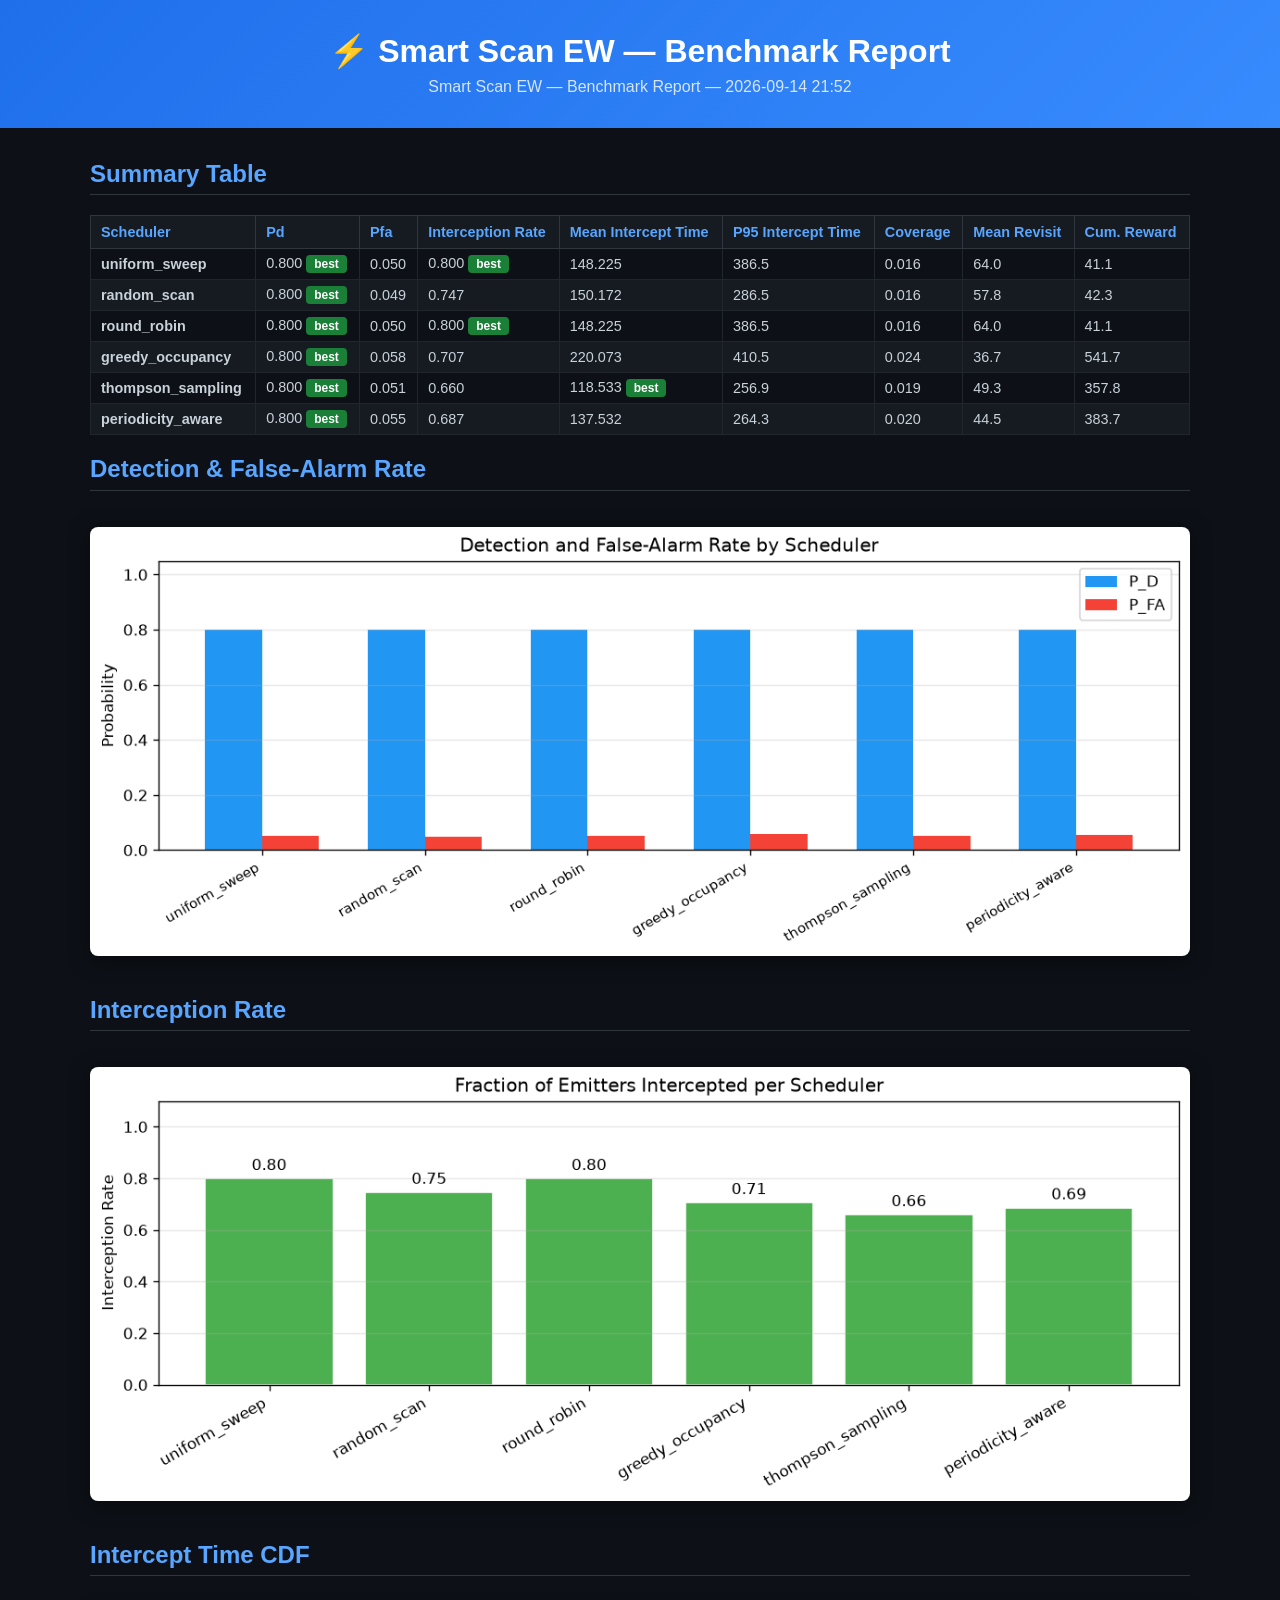
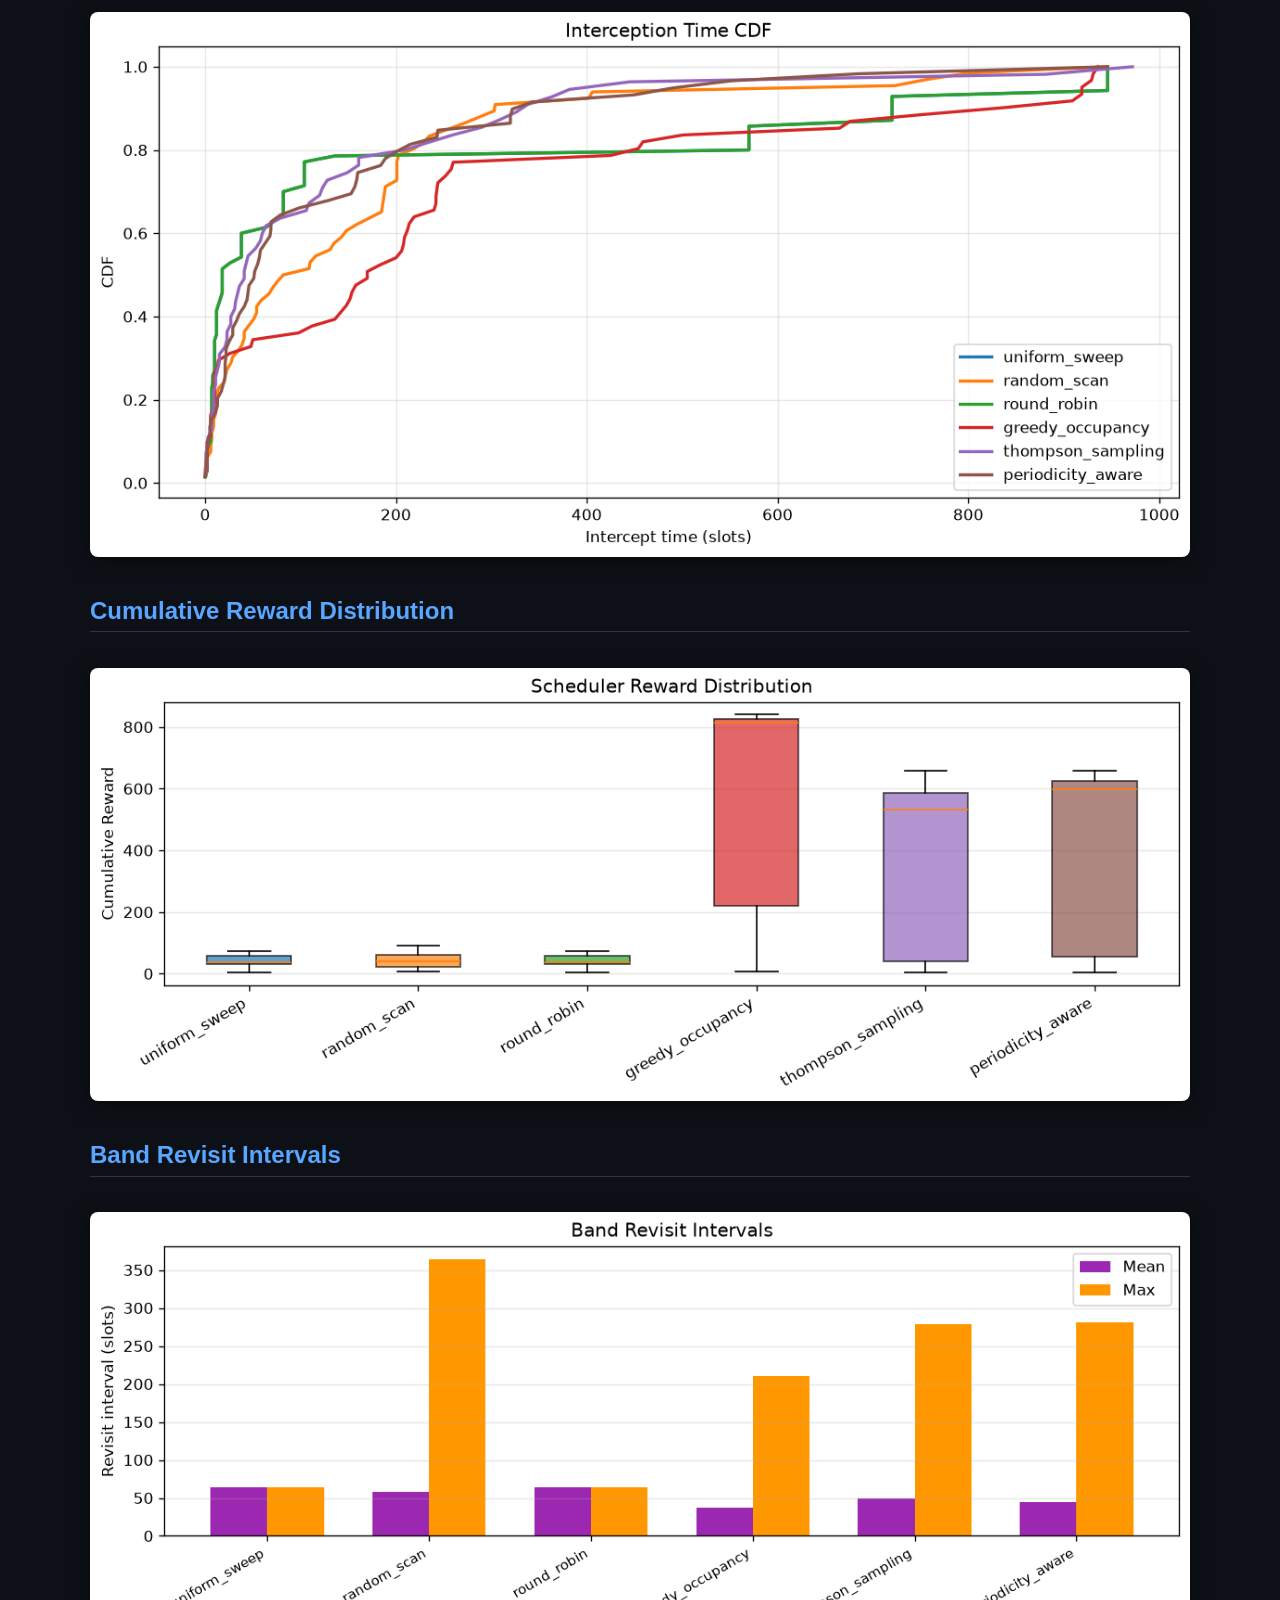
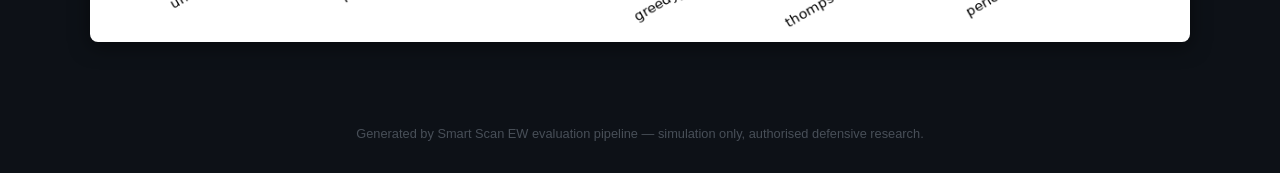
==== artifacts/reports/benchmark.html @ fceb0c56 "Add files via upload" ====
<!DOCTYPE html>
<html lang="en">
<head>
<meta charset="UTF-8">
<meta name="viewport" content="width=device-width, initial-scale=1.0">
<title>Smart Scan EW — Benchmark Report</title>
<style>
  body { font-family: -apple-system, BlinkMacSystemFont, 'Segoe UI', sans-serif;
         background: #0d1117; color: #c9d1d9; margin: 0; padding: 0; }
  header { background: linear-gradient(135deg,#1f6feb,#388bfd);
            padding: 2rem; text-align: center; }
  header h1 { margin: 0; font-size: 2rem; color: #fff; }
  header p  { margin: 0.5rem 0 0; color: rgba(255,255,255,0.8); }
  section  { max-width: 1100px; margin: 2rem auto; padding: 0 1rem; }
  h2 { border-bottom: 1px solid #30363d; padding-bottom: 0.4rem; color: #58a6ff; }
  table { width: 100%; border-collapse: collapse; font-size: 0.9rem; margin: 1rem 0; }
  th { background: #161b22; color: #58a6ff; padding: 8px 10px; text-align: left;
        border: 1px solid #30363d; }
  td { padding: 6px 10px; border: 1px solid #21262d; }
  tr:nth-child(even) { background: #161b22; }
  img { max-width: 100%; border-radius: 8px; margin: 1rem 0;
         box-shadow: 0 4px 20px rgba(0,0,0,0.5); }
  .badge { display: inline-block; padding: 2px 8px; border-radius: 4px;
            font-size: 0.75rem; font-weight: 600; }
  .best { background: #1a7f37; color: #fff; }
  footer { text-align: center; color: #484f58; padding: 2rem; font-size: 0.8rem; }
</style>
</head>
<body>
<header>
  <h1>⚡ Smart Scan EW — Benchmark Report</h1>
  <p>Smart Scan EW — Benchmark Report — 2026-09-14 21:52</p>
</header>
<section>
  <h2>Summary Table</h2>
  <table><thead><tr><th>Scheduler</th><th>Pd</th><th>Pfa</th><th>Interception Rate</th><th>Mean Intercept Time</th><th>P95 Intercept Time</th><th>Coverage</th><th>Mean Revisit</th><th>Cum. Reward</th></tr></thead><tbody><tr><td><strong>uniform_sweep</strong></td><td>0.800 <span class="badge best">best</span></td><td>0.050</td><td>0.800 <span class="badge best">best</span></td><td>148.225</td><td>386.5</td><td>0.016</td><td>64.0</td><td>41.1</td></tr>
<tr><td><strong>random_scan</strong></td><td>0.800 <span class="badge best">best</span></td><td>0.049</td><td>0.747</td><td>150.172</td><td>286.5</td><td>0.016</td><td>57.8</td><td>42.3</td></tr>
<tr><td><strong>round_robin</strong></td><td>0.800 <span class="badge best">best</span></td><td>0.050</td><td>0.800 <span class="badge best">best</span></td><td>148.225</td><td>386.5</td><td>0.016</td><td>64.0</td><td>41.1</td></tr>
<tr><td><strong>greedy_occupancy</strong></td><td>0.800 <span class="badge best">best</span></td><td>0.058</td><td>0.707</td><td>220.073</td><td>410.5</td><td>0.024</td><td>36.7</td><td>541.7</td></tr>
<tr><td><strong>thompson_sampling</strong></td><td>0.800 <span class="badge best">best</span></td><td>0.051</td><td>0.660</td><td>118.533 <span class="badge best">best</span></td><td>256.9</td><td>0.019</td><td>49.3</td><td>357.8</td></tr>
<tr><td><strong>periodicity_aware</strong></td><td>0.800 <span class="badge best">best</span></td><td>0.055</td><td>0.687</td><td>137.532</td><td>264.3</td><td>0.020</td><td>44.5</td><td>383.7</td></tr>
</tbody></table>
  <h2>Detection &amp; False-Alarm Rate</h2>
  <img src="[data-uri]" alt="P_D / P_FA chart">
  <h2>Interception Rate</h2>
  <img src="[data-uri]" alt="Interception rate chart">
  <h2>Intercept Time CDF</h2>
  <img src="[data-uri]" alt="Intercept time CDF">
  <h2>Cumulative Reward Distribution</h2>
  <img src="[data-uri]" alt="Reward boxplot">
  <h2>Band Revisit Intervals</h2>
  <img src="[data-uri]" alt="Revisit interval chart">
</section>
<footer>
  Generated by Smart Scan EW evaluation pipeline &mdash;
  simulation only, authorised defensive research.
</footer>
</body>
</html>
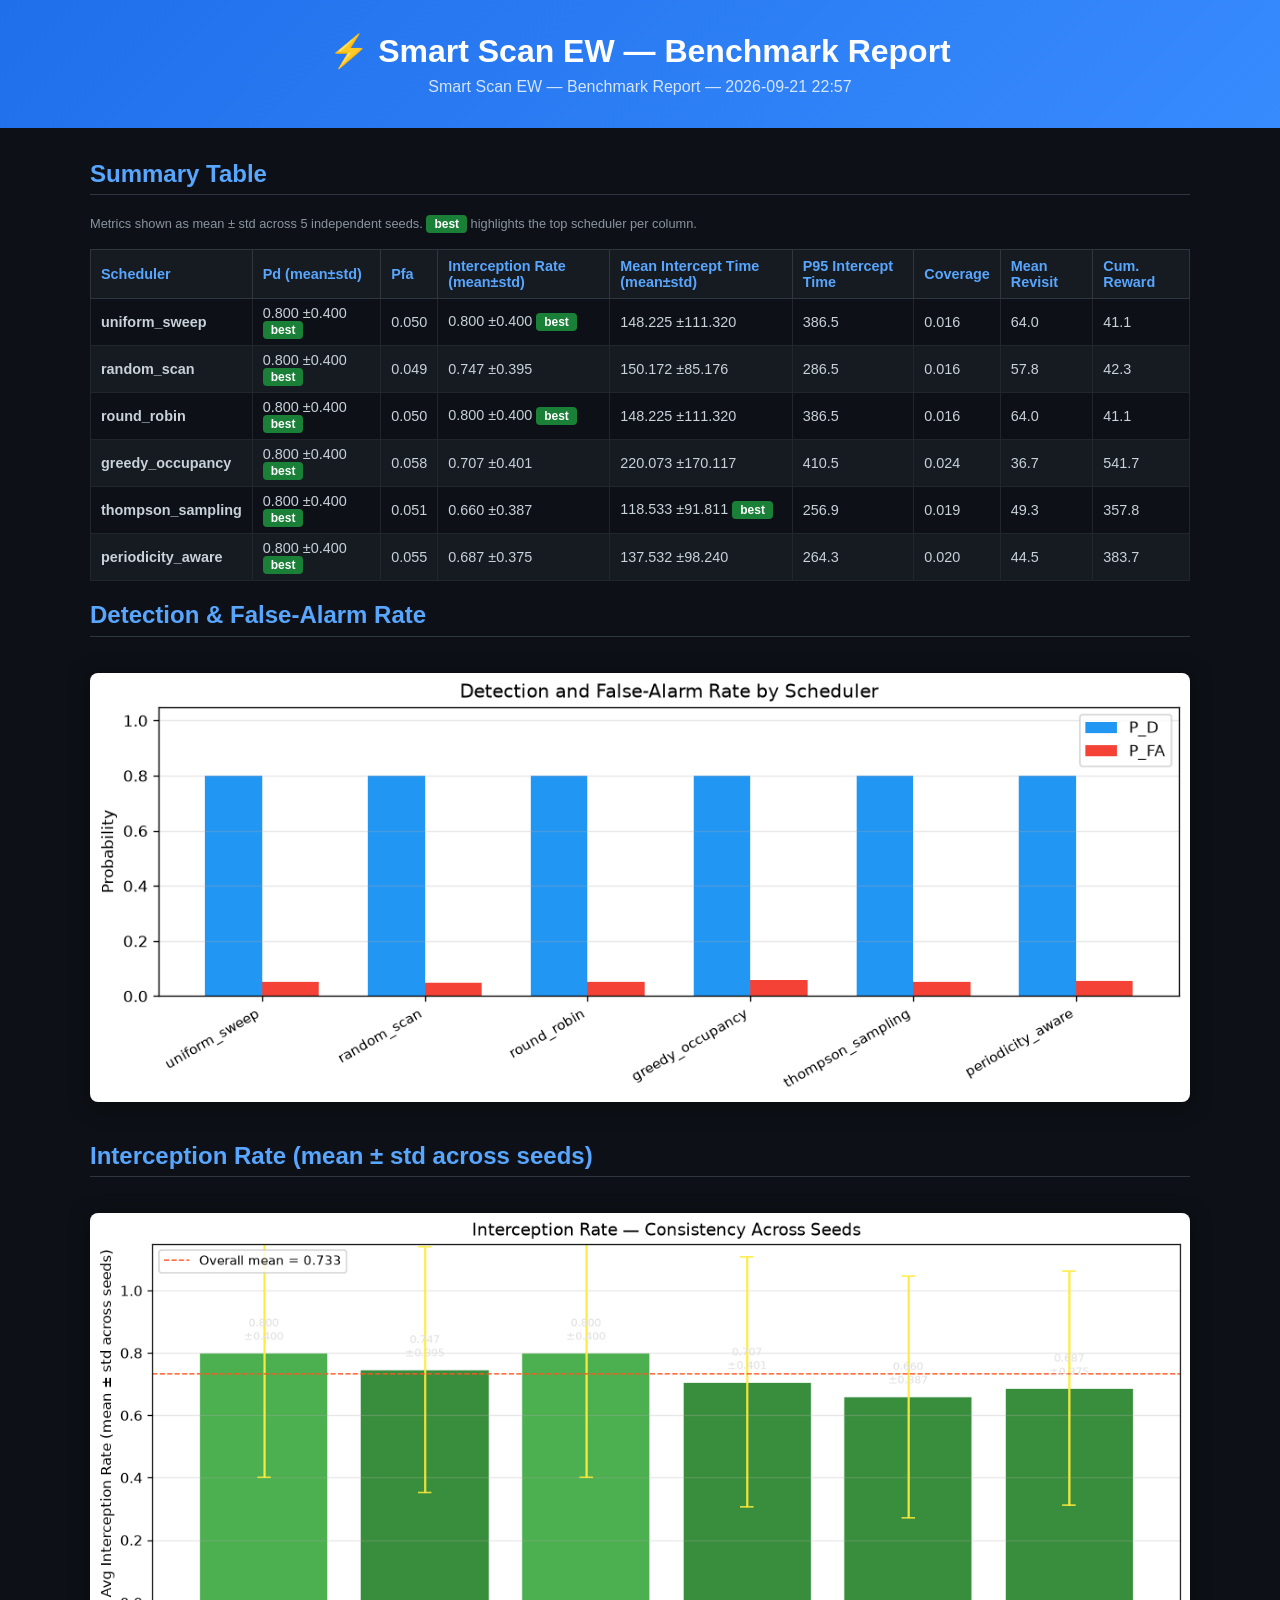
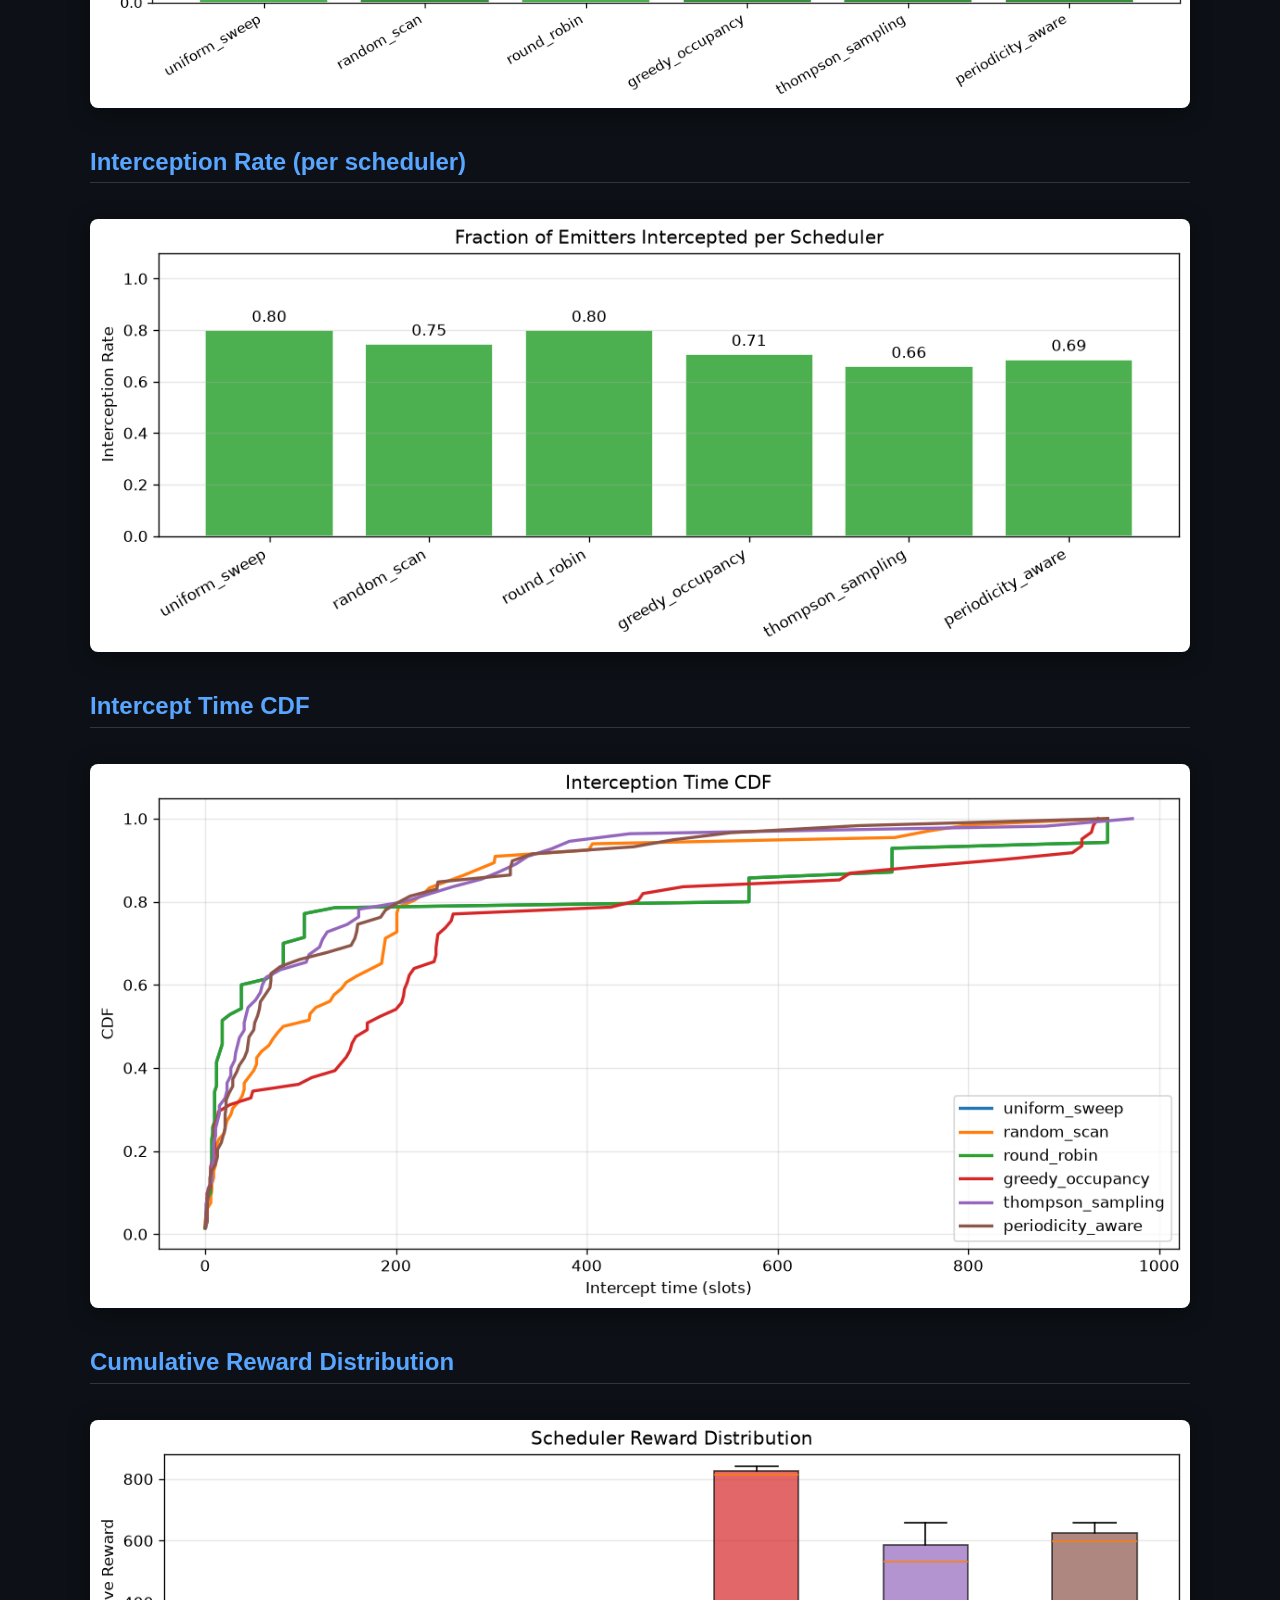
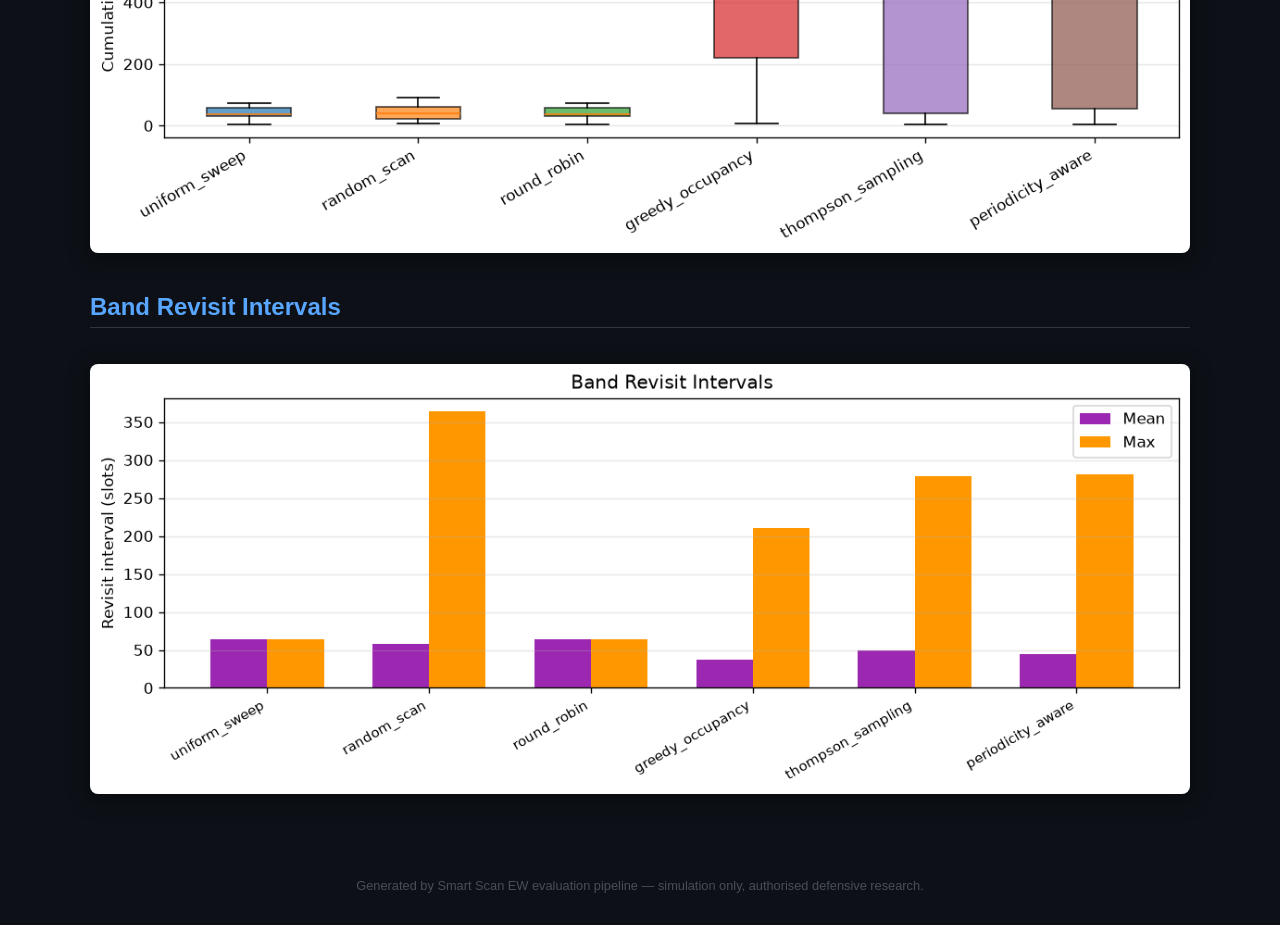
==== commit 60b890fe: "Add files via upload" ====
--- a/artifacts/reports/benchmark.html
+++ b/artifacts/reports/benchmark.html
@@ -23,26 +23,30 @@
   .badge { display: inline-block; padding: 2px 8px; border-radius: 4px;
             font-size: 0.75rem; font-weight: 600; }
   .best { background: #1a7f37; color: #fff; }
+  .note { font-size: 0.8rem; color: #8b949e; margin: 0.25rem 0 1rem; }
   footer { text-align: center; color: #484f58; padding: 2rem; font-size: 0.8rem; }
 </style>
 </head>
 <body>
 <header>
   <h1>⚡ Smart Scan EW — Benchmark Report</h1>
-  <p>Smart Scan EW — Benchmark Report — 2026-09-14 21:52</p>
+  <p>Smart Scan EW — Benchmark Report — 2026-09-21 22:57</p>
 </header>
 <section>
   <h2>Summary Table</h2>
-  <table><thead><tr><th>Scheduler</th><th>Pd</th><th>Pfa</th><th>Interception Rate</th><th>Mean Intercept Time</th><th>P95 Intercept Time</th><th>Coverage</th><th>Mean Revisit</th><th>Cum. Reward</th></tr></thead><tbody><tr><td><strong>uniform_sweep</strong></td><td>0.800 <span class="badge best">best</span></td><td>0.050</td><td>0.800 <span class="badge best">best</span></td><td>148.225</td><td>386.5</td><td>0.016</td><td>64.0</td><td>41.1</td></tr>
-<tr><td><strong>random_scan</strong></td><td>0.800 <span class="badge best">best</span></td><td>0.049</td><td>0.747</td><td>150.172</td><td>286.5</td><td>0.016</td><td>57.8</td><td>42.3</td></tr>
-<tr><td><strong>round_robin</strong></td><td>0.800 <span class="badge best">best</span></td><td>0.050</td><td>0.800 <span class="badge best">best</span></td><td>148.225</td><td>386.5</td><td>0.016</td><td>64.0</td><td>41.1</td></tr>
-<tr><td><strong>greedy_occupancy</strong></td><td>0.800 <span class="badge best">best</span></td><td>0.058</td><td>0.707</td><td>220.073</td><td>410.5</td><td>0.024</td><td>36.7</td><td>541.7</td></tr>
-<tr><td><strong>thompson_sampling</strong></td><td>0.800 <span class="badge best">best</span></td><td>0.051</td><td>0.660</td><td>118.533 <span class="badge best">best</span></td><td>256.9</td><td>0.019</td><td>49.3</td><td>357.8</td></tr>
-<tr><td><strong>periodicity_aware</strong></td><td>0.800 <span class="badge best">best</span></td><td>0.055</td><td>0.687</td><td>137.532</td><td>264.3</td><td>0.020</td><td>44.5</td><td>383.7</td></tr>
+  <p class="note">Metrics shown as mean ± std across 5 independent seeds. <span class="badge best">best</span> highlights the top scheduler per column.</p>
+  <table><thead><tr><th>Scheduler</th><th>Pd (mean±std)</th><th>Pfa</th><th>Interception Rate (mean±std)</th><th>Mean Intercept Time (mean±std)</th><th>P95 Intercept Time</th><th>Coverage</th><th>Mean Revisit</th><th>Cum. Reward</th></tr></thead><tbody><tr><td><strong>uniform_sweep</strong></td><td>0.800 ±0.400 <span class="badge best">best</span></td><td>0.050</td><td>0.800 ±0.400 <span class="badge best">best</span></td><td>148.225 ±111.320</td><td>386.5</td><td>0.016</td><td>64.0</td><td>41.1</td></tr>
+<tr><td><strong>random_scan</strong></td><td>0.800 ±0.400 <span class="badge best">best</span></td><td>0.049</td><td>0.747 ±0.395</td><td>150.172 ±85.176</td><td>286.5</td><td>0.016</td><td>57.8</td><td>42.3</td></tr>
+<tr><td><strong>round_robin</strong></td><td>0.800 ±0.400 <span class="badge best">best</span></td><td>0.050</td><td>0.800 ±0.400 <span class="badge best">best</span></td><td>148.225 ±111.320</td><td>386.5</td><td>0.016</td><td>64.0</td><td>41.1</td></tr>
+<tr><td><strong>greedy_occupancy</strong></td><td>0.800 ±0.400 <span class="badge best">best</span></td><td>0.058</td><td>0.707 ±0.401</td><td>220.073 ±170.117</td><td>410.5</td><td>0.024</td><td>36.7</td><td>541.7</td></tr>
+<tr><td><strong>thompson_sampling</strong></td><td>0.800 ±0.400 <span class="badge best">best</span></td><td>0.051</td><td>0.660 ±0.387</td><td>118.533 ±91.811 <span class="badge best">best</span></td><td>256.9</td><td>0.019</td><td>49.3</td><td>357.8</td></tr>
+<tr><td><strong>periodicity_aware</strong></td><td>0.800 ±0.400 <span class="badge best">best</span></td><td>0.055</td><td>0.687 ±0.375</td><td>137.532 ±98.240</td><td>264.3</td><td>0.020</td><td>44.5</td><td>383.7</td></tr>
 </tbody></table>
   <h2>Detection &amp; False-Alarm Rate</h2>
   <img src="[data-uri]" alt="P_D / P_FA chart">
-  <h2>Interception Rate</h2>
+  <h2>Interception Rate (mean ± std across seeds)</h2>
+  <img src="[data-uri]" alt="Interception rate with std error bars">
+  <h2>Interception Rate (per scheduler)</h2>
   <img src="[data-uri]" alt="Interception rate chart">
   <h2>Intercept Time CDF</h2>
   <img src="[data-uri]" alt="Intercept time CDF">
